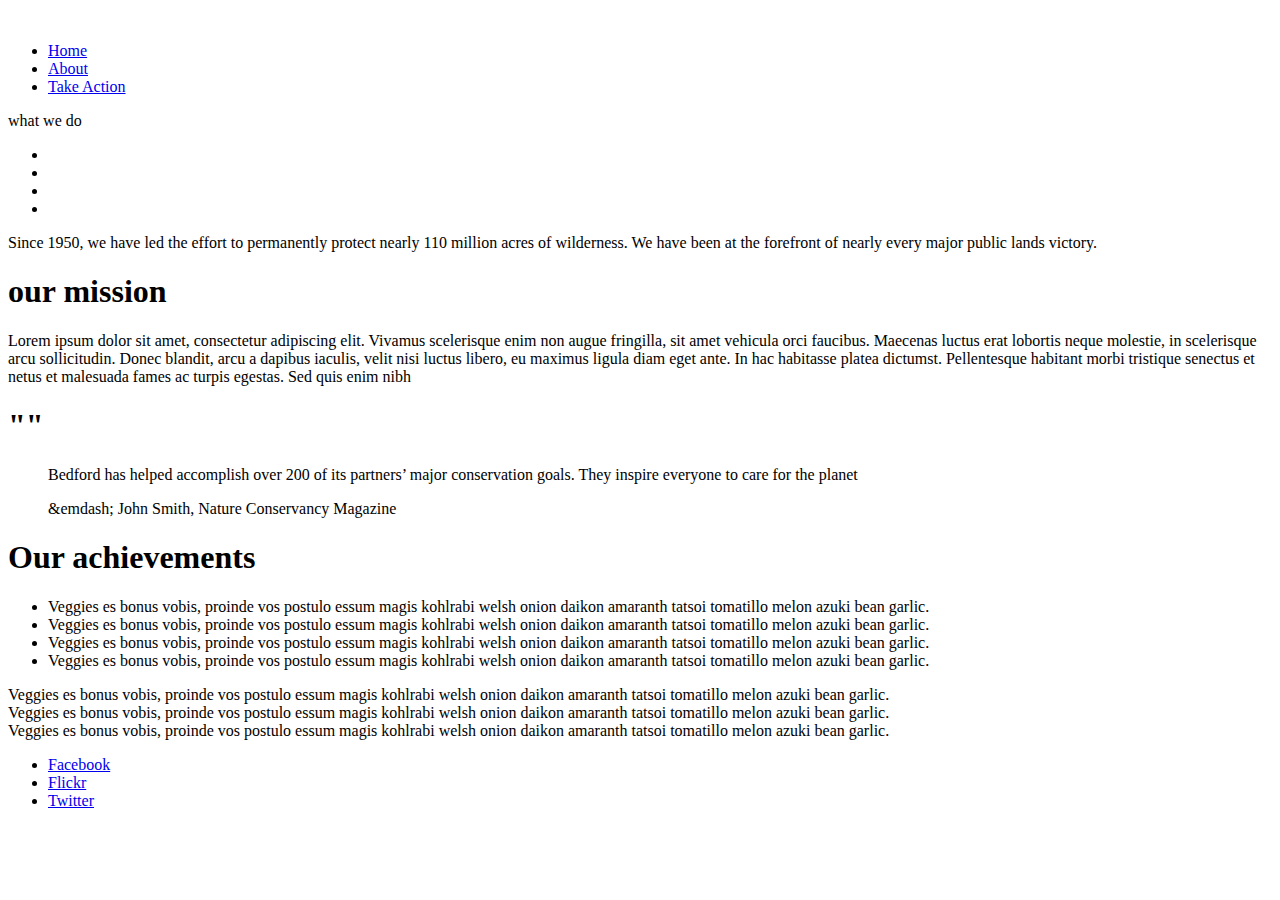
==== index.html @ bf240893 "website 2 html" ====
<!doctype html>
<html>
<head>
<meta charset="UTF-8">
<title>What we Do</title>	
	<link href="https://fonts.googleapis.com/css?family=EB+Garamond:400,400i,500,500i,600,600i,700,700i,800,800i|Open+Sans:400,400i,600,600i,700,700i,800,800i&display=swap" rel="stylesheet">
	<link rel="stylesheet" type="text/css" href="css/normalize.css">
	<link rel="stylesheet" type="text/css" href="css/main.css">
</head>
	
	<div id="bg-image">
	<header class="wrapper">
		<div class="row">
			<div id="logo">
			<img src="img/logo.png" alt="" width="100">
			</div>
				<nav>
					<ul>
						<li><a href="#home">Home</a></li>
						<li><a href="#about">About</a></li>
						<li><a href="#takeaction" id="btn-white">Take Action</a></li>
					</ul>
				</nav>
              </div>
				<p>what we do</p>
		
	</header>
	</div>
	
	<div class="wrapper">
		<div class="row">
			<nav>
				<ul>
					<li><a href="#about"></a></li>
					<li><a href="#whatwedo"></a></li>
					<li><a href="#mission"></a></li>
					<li><a href="#achievements"></a></li>
				</ul>
			</nav>		
			<div>
				<p>Since 1950, we have led the effort to permanently protect nearly 110 million acres of wilderness. We have been at the forefront of nearly every major public lands victory. </p>
			</div>		
		</div>
		<header id="mission">
          <h1>our mission</h1>
          <p>Lorem ipsum dolor sit amet, consectetur adipiscing elit. Vivamus scelerisque enim non augue fringilla, sit amet vehicula orci faucibus. Maecenas luctus erat lobortis neque molestie, in scelerisque arcu sollicitudin. Donec blandit, arcu a dapibus iaculis, velit nisi luctus libero, eu maximus ligula diam eget ante. In hac habitasse platea dictumst. Pellentesque habitant morbi tristique senectus et netus et malesuada fames ac turpis egestas. Sed quis enim nibh</p>
		</header>
		
		<header>
          <h1>""</h1>
          <blockquote>
          <p>Bedford has helped accomplish over 200 of its partners’ major conservation goals. They inspire everyone to care for the planet</p>
			<p>&emdash; John Smith, Nature Conservancy Magazine </p>
          </blockquote>
		</header>
	</div>
	
		<div class="row" id="achievements">
			<div>
              <header>
              <h1>Our achievements</h1>
              </header>
              <ul>
				<li>Veggies es bonus vobis, proinde vos postulo essum magis kohlrabi welsh onion daikon amaranth tatsoi tomatillo melon azuki bean garlic.</li>
				<li>Veggies es bonus vobis, proinde vos postulo essum magis kohlrabi welsh onion daikon amaranth tatsoi tomatillo melon azuki bean garlic.</li>
				<li>Veggies es bonus vobis, proinde vos postulo essum magis kohlrabi welsh onion daikon amaranth tatsoi tomatillo melon azuki bean garlic.</li>
				<li>Veggies es bonus vobis, proinde vos postulo essum magis kohlrabi welsh onion daikon amaranth tatsoi tomatillo melon azuki bean garlic.</li>
              </ul>
			</div>
          </div>
	
        <div class="row">
			<div>
				<li>Veggies es bonus vobis, proinde vos postulo essum magis kohlrabi welsh onion daikon amaranth tatsoi tomatillo melon azuki bean garlic.</li>
				<li>Veggies es bonus vobis, proinde vos postulo essum magis kohlrabi welsh onion daikon amaranth tatsoi tomatillo melon azuki bean garlic.</li>
				<li>Veggies es bonus vobis, proinde vos postulo essum magis kohlrabi welsh onion daikon amaranth tatsoi tomatillo melon azuki bean garlic.</li>
			</div>
        </div>
	
	
	<div id="bg-blue">
		<div class="wrapper">
			<div class="row">
			<ul>
              <li><a href="http://www.facebook.com" target="_blank"><span>Facebook</span></a></li>
              <li><a href="http://www.flickr.com" target="_blank"><span>Flickr</span></a></li>
              <li><a href="http://www.twitter.com" target="_blank"><span>Twitter</span></a></li>
			</ul>
            </div>
		</div>
	</div>
	
	<div id="bg-black">
		<div class="wrapper">
		
		</div>
	</div>
	
	
	

<body>
</body>
</html>
---- css/main.css ----
@charset "UTF-8";
/* CSS Document */
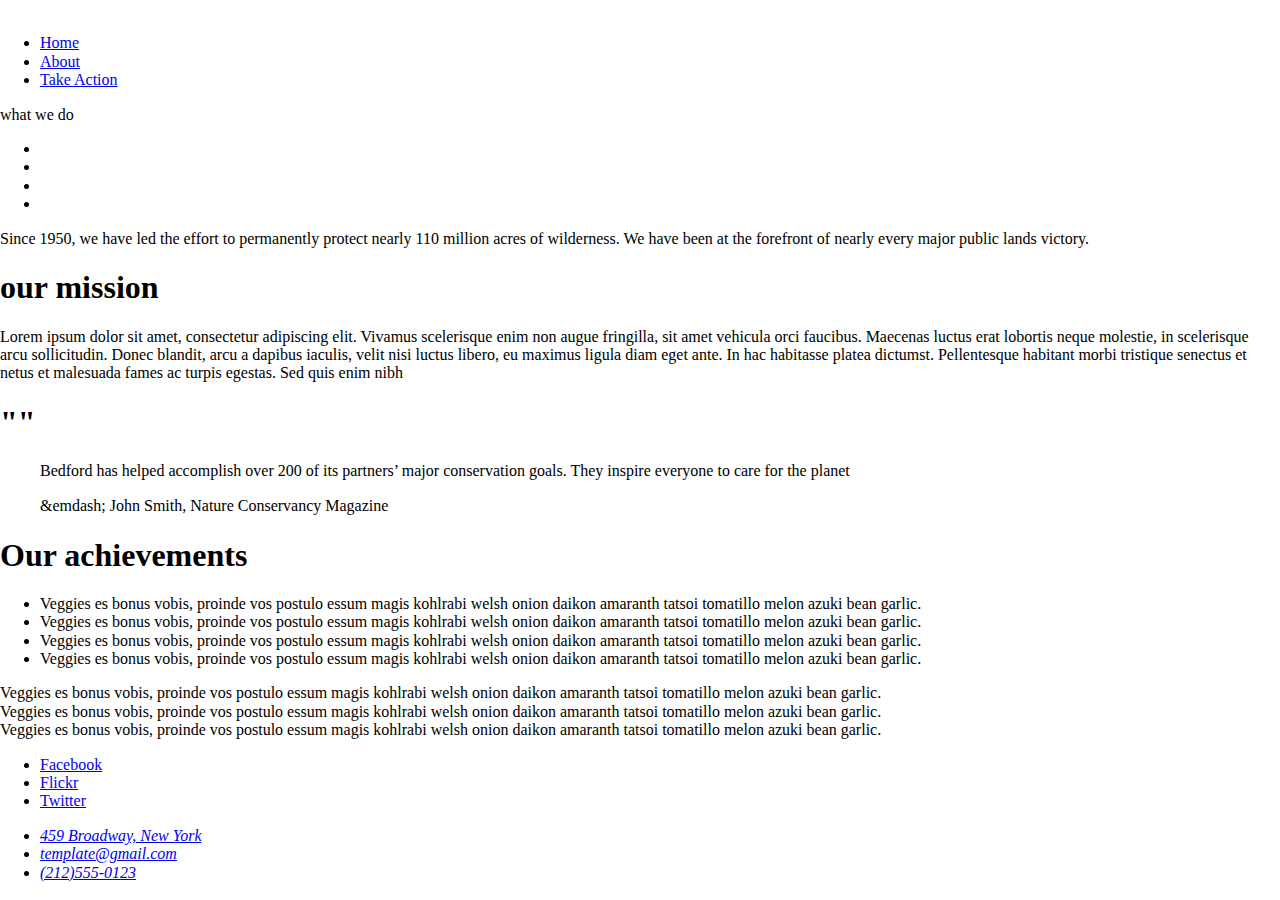
==== commit 247ebe14: "Edited Css and HTML" ====
--- a/index.html
+++ b/index.html
@@ -75,28 +75,31 @@
 				<li>Veggies es bonus vobis, proinde vos postulo essum magis kohlrabi welsh onion daikon amaranth tatsoi tomatillo melon azuki bean garlic.</li>
 				<li>Veggies es bonus vobis, proinde vos postulo essum magis kohlrabi welsh onion daikon amaranth tatsoi tomatillo melon azuki bean garlic.</li>
 			</div>
-        </div>
+          </div>
 	
 	
 	<div id="bg-blue">
 		<div class="wrapper">
 			<div class="row">
 			<ul>
-              <li><a href="http://www.facebook.com" target="_blank"><span>Facebook</span></a></li>
-              <li><a href="http://www.flickr.com" target="_blank"><span>Flickr</span></a></li>
-              <li><a href="http://www.twitter.com" target="_blank"><span>Twitter</span></a></li>
+                <li><a href="http://www.facebook.com" target="_blank"><span>Facebook</span></a></li>
+                <li><a href="http://www.flickr.com" target="_blank"><span>Flickr</span></a></li>
+                <li><a href="http://www.twitter.com" target="_blank"><span>Twitter</span></a></li>
 			</ul>
             </div>
 		</div>
 	</div>
 	
+	
 	<div id="bg-black">
-		<div class="wrapper">
-		
-		</div>
+		<address class="wrapper">
+			<ul>
+				<li><a href="https://www.google.com/maps" target="_blank"> 459 Broadway, New York</a></li>
+				<li><a href="mailto:template@gmail.com">template@gmail.com</a></li>
+				<li><a href="tel:+2125550123">(212)555-0123</a></li>
+			</ul>
+		</address>
 	</div>
-	
-	
 	
 
 <body>
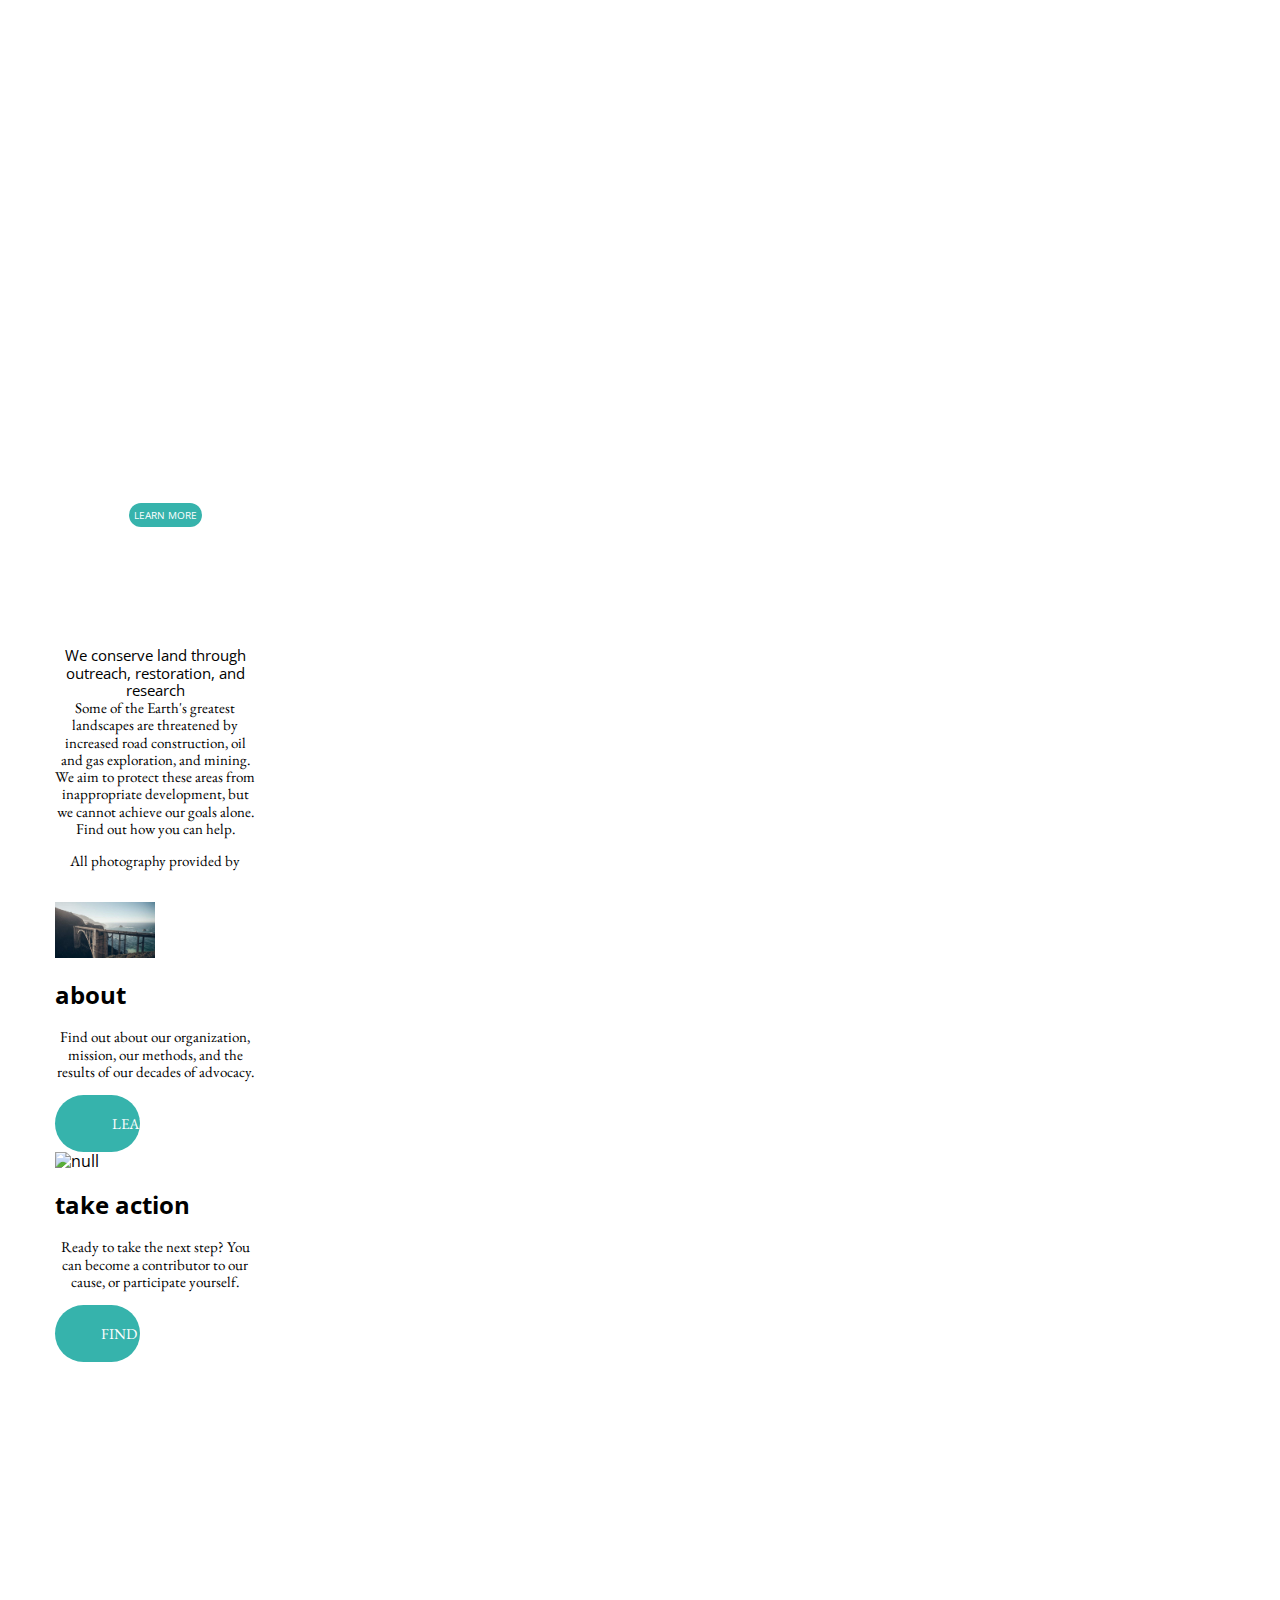
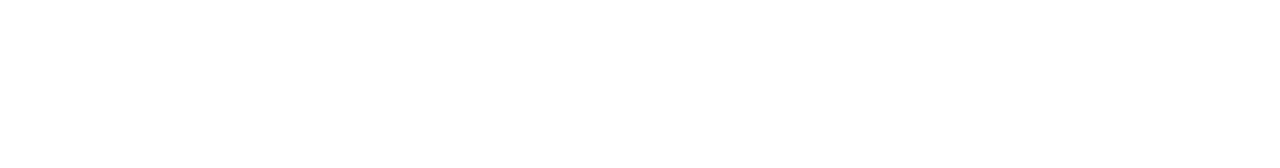
==== commit e1d4081d: "HTML changes" ====
--- a/index.html
+++ b/index.html
@@ -2,96 +2,77 @@
 <html>
 <head>
 <meta charset="UTF-8">
-<title>What we Do</title>	
-	<link href="https://fonts.googleapis.com/css?family=EB+Garamond:400,400i,500,500i,600,600i,700,700i,800,800i|Open+Sans:400,400i,600,600i,700,700i,800,800i&display=swap" rel="stylesheet">
-	<link rel="stylesheet" type="text/css" href="css/normalize.css">
-	<link rel="stylesheet" type="text/css" href="css/main.css">
+<title>bedford foundation home page</title>		
+		<link href="https://fonts.googleapis.com/css?family=EB+Garamond:400,400i,500,500i,600,600i,700,700i,800,800i|Open+Sans:400,400i,600,600i,700,700i,800,800i&display=swap" rel="stylesheet">
+		<link rel="stylesheet" type="text/css" href="css/main.css">
+		<link rel="stylesheet" type="text/css" href="css/normalize.css">
 </head>
-	
+
+<body>
 	<div id="bg-image">
 	<header class="wrapper">
 		<div class="row">
 			<div id="logo">
-			<img src="img/logo.png" alt="" width="100">
+			<img src="img/logo.png" alt="null" width="100">
 			</div>
 				<nav>
 					<ul>
-						<li><a href="#home">Home</a></li>
-						<li><a href="#about">About</a></li>
-						<li><a href="#takeaction" id="btn-white">Take Action</a></li>
+						<li><a href="#index.html">Home</a></li>
+						<li><a href="#about.html">About</a></li>
+						<li><a href="#take-action.html" id="btn-white">Take Action</a></li>
 					</ul>
 				</nav>
               </div>
-				<p>what we do</p>
+				<p><span>sustainability</span><br>starts with you</p>
+	
+				<p><a href="#" class="btn">learn more</a></p>
 		
 	</header>
 	</div>
 	
-	<div class="wrapper">
+	<section class="wrapper">
+			<p><span>We conserve land through outreach, restoration, and research</span><br>Some of the Earth's greatest landscapes are threatened by increased road construction, oil and gas exploration, and mining. We aim to protect these areas from inappropriate development, but we cannot achieve our goals alone. Find out how you can help.</p>
+
+		<p>All photography provided by  <a href="#">Jared Chambers</a></p>
+
 		<div class="row">
-			<nav>
-				<ul>
-					<li><a href="#about"></a></li>
-					<li><a href="#whatwedo"></a></li>
-					<li><a href="#mission"></a></li>
-					<li><a href="#achievements"></a></li>
-				</ul>
-			</nav>		
 			<div>
-				<p>Since 1950, we have led the effort to permanently protect nearly 110 million acres of wilderness. We have been at the forefront of nearly every major public lands victory. </p>
-			</div>		
-		</div>
-		<header id="mission">
-          <h1>our mission</h1>
-          <p>Lorem ipsum dolor sit amet, consectetur adipiscing elit. Vivamus scelerisque enim non augue fringilla, sit amet vehicula orci faucibus. Maecenas luctus erat lobortis neque molestie, in scelerisque arcu sollicitudin. Donec blandit, arcu a dapibus iaculis, velit nisi luctus libero, eu maximus ligula diam eget ante. In hac habitasse platea dictumst. Pellentesque habitant morbi tristique senectus et netus et malesuada fames ac turpis egestas. Sed quis enim nibh</p>
-		</header>
-		
-		<header>
-          <h1>""</h1>
-          <blockquote>
-          <p>Bedford has helped accomplish over 200 of its partners’ major conservation goals. They inspire everyone to care for the planet</p>
-			<p>&emdash; John Smith, Nature Conservancy Magazine </p>
-          </blockquote>
-		</header>
+			<img src="img/about.jpeg" alt="null" width="100">
+				<!--I am confused on whether "about" and "take action" are some sort of header or not. If not, how would I differentiate them for styling purposes, or would I just target 2 paragraph tags?-->
+                  <h2>about</h2>
+
+                  <p>Find out about our organization, mission, our methods, and the results of our decades of advocacy.</p>	
+			<div class="btn">
+				<p>learn more</p>
+			</div>
+        </div>
+			
+			<img src="img/take-action.jpeg" alt="null" width="100">
+
+				<h2>take action</h2>
+                  <p>Ready to take the next step? You can become a contributor to our cause, or participate yourself.</p>
+			
+			
+			<div class="btn">
+				<p>find out more</p>
+			</div>
+			</div>
+		</section>	
+
+	
+	<div class="bg-blue">
+      <div class="wrapper">
+          <div class="row">
+              <ul>
+                <li><a href="http://www.facebook.com" target="_blank"><span>Facebook</span></a></li>
+                <li><a href="http://www.twitter.com" target="_blank"><span>Twitter</span></a></li>
+              </ul>
+          </div>
+      </div>	
 	</div>
 	
-		<div class="row" id="achievements">
-			<div>
-              <header>
-              <h1>Our achievements</h1>
-              </header>
-              <ul>
-				<li>Veggies es bonus vobis, proinde vos postulo essum magis kohlrabi welsh onion daikon amaranth tatsoi tomatillo melon azuki bean garlic.</li>
-				<li>Veggies es bonus vobis, proinde vos postulo essum magis kohlrabi welsh onion daikon amaranth tatsoi tomatillo melon azuki bean garlic.</li>
-				<li>Veggies es bonus vobis, proinde vos postulo essum magis kohlrabi welsh onion daikon amaranth tatsoi tomatillo melon azuki bean garlic.</li>
-				<li>Veggies es bonus vobis, proinde vos postulo essum magis kohlrabi welsh onion daikon amaranth tatsoi tomatillo melon azuki bean garlic.</li>
-              </ul>
-			</div>
-          </div>
-	
-        <div class="row">
-			<div>
-				<li>Veggies es bonus vobis, proinde vos postulo essum magis kohlrabi welsh onion daikon amaranth tatsoi tomatillo melon azuki bean garlic.</li>
-				<li>Veggies es bonus vobis, proinde vos postulo essum magis kohlrabi welsh onion daikon amaranth tatsoi tomatillo melon azuki bean garlic.</li>
-				<li>Veggies es bonus vobis, proinde vos postulo essum magis kohlrabi welsh onion daikon amaranth tatsoi tomatillo melon azuki bean garlic.</li>
-			</div>
-          </div>
-	
-	
-	<div id="bg-blue">
-		<div class="wrapper">
-			<div class="row">
-			<ul>
-                <li><a href="http://www.facebook.com" target="_blank"><span>Facebook</span></a></li>
-                <li><a href="http://www.flickr.com" target="_blank"><span>Flickr</span></a></li>
-                <li><a href="http://www.twitter.com" target="_blank"><span>Twitter</span></a></li>
-			</ul>
-            </div>
-		</div>
-	</div>
-	
-	
-	<div id="bg-black">
+	<div class="bg-black">
+		<footer>
 		<address class="wrapper">
 			<ul>
 				<li><a href="https://www.google.com/maps" target="_blank"> 459 Broadway, New York</a></li>
@@ -99,9 +80,8 @@
 				<li><a href="tel:+2125550123">(212)555-0123</a></li>
 			</ul>
 		</address>
-	</div>
+		</footer>
+		</div> 
 	
-
-<body>
 </body>
 </html>
--- a/css/main.css
+++ b/css/main.css
@@ -1,3 +1,193 @@
 @charset "UTF-8";
 /* CSS Document */
 
+/*--------------------------------------------------------------
+>>> CSS STANDARDS
+----------------------------------------------------------------
+1. Place in appropriate section
+2. Add new sections to the Table of Contents as needed
+3. Order properties consistently inside each declaration i.e. alphabetically or by function 
+4. Declaration selectors should each occupy a new line
+5. Enter one new line between rules
+6. Enter more than one new line between categories 
+--------------------------------------------------------------*/
+
+/*--------------------------------------------------------------
+>>> TABLE OF CONTENTS:
+----------------------------------------------------------------
+1.0 - Settings: used with preprocessors and contain font, colors definitions, etc.
+2.0 - Tools: globally used mixins and functions. Use for preprocessor only.
+3.0 - Generic: reset and/or normalize styles, box-sizing definition, etc. 
+4.0 - Elements: styling for bare/generic HTML elements 
+        - Forms
+        - Lists
+        - Media
+        - Tables
+        - Typography: Headings, Paragraphs, Blockquotes, Anchors
+5.0 - Objects: class-based selectors which define undecorated design patterns, building blocks
+        - Framework
+6.0 - Components: specific designed components
+        - Buttons
+        - Header
+        - Navigation 
+7.0 - Utilities: utilities and helper classes with ability to override anything which goes before in the triangle, eg. hide helper class
+        - Alignment	    
+        - Color
+        - Size
+
+--------------------------------------------------------------*/
+
+/*--------------------------------------------------------------
+3.0 - GENERIC
+-------------------------------------------------------------- */
+
+* {
+	-webkit-boxsizing: border-box;
+	-moz-boxsizing: border-box;
+	-o-boxsizing: border-box;
+	-ms-boxsizing: border-box;
+	boxsizing: border-box;
+	font-family: 'Open Sans', sans-serif;
+}
+
+row {
+	overflow: auto;
+}
+
+#bg-about {
+   background-color: #cccccc;
+   background-image: url("../img/hero.jpeg");
+   background-repeat: no-repeat;
+   background-size: cover; 
+}
+
+nav li a {
+	display: inline-block;
+	text-transform: uppercase;
+	color: #fff;
+	text-decoration: none;
+	margin-left: 20px;
+}
+
+nav li { 
+	display: inline-block;
+}
+
+.wrapper {
+	width: 1170px;
+	margin: 0 auto;
+	padding: 50px;
+}
+
+nav:first-child li a {
+	margin-left: 30px;
+}
+
+nav:first-child a {
+	text-align: right;
+	font-size: 13px;
+}
+
+nav:last-child a {
+	text-align: center;
+	font-size: 13px;
+}
+
+nav li:last-child {
+	border: 1px solid #fff;
+	padding: 5px;
+	border-radius: 15px;
+}
+
+#logo {
+	width: 200px;
+	float: left;
+}
+
+nav {
+	width: 350px;
+	float: right;
+}
+
+ul {
+    list-style-type: none;
+}
+
+header p {
+	text-align: center;
+	color: #fff;
+}
+
+header p {
+	margin: 100px 0px 0px;
+}
+
+header p, .btn {
+	text-transform: uppercase;
+}
+
+header p:first-of-type {
+	font-size: 75px;
+}
+
+header p span {
+	font-family: 'EB Garamond', serif;
+	font-size: 30px;
+	font-style: italic;
+	font-weight: 700px;
+	text-transform: lowercase;
+}
+
+.btn, li {
+	text-transform: uppercase;
+	color: #fff;
+}
+
+header p:last-child {
+	margin: 10px;
+}
+
+.btn {
+	font-size: 10px;
+	text-decoration: none;
+	background-color: #36b3ac;
+	padding: 5px;
+	border-radius: 30px;
+	width: 75px;
+}
+
+.wrapper p {	
+	font-family: 'EB Garamond', serif;
+	font-size: 15px;
+	text-align: center;
+	width: 200px;
+}
+
+
+
+#bg-blue {
+	background-color: #36b3ac;
+}
+
+#bg-black {
+	background-color: #000;
+}
+
+a {
+	text-decoration: none;
+	color: white;
+}
+
+#bridge {
+	background-color: blue;
+	background-image: url("../img/about.jpg");
+	background-repeat: no-repeat;
+	background-size: cover; 
+	
+	
+#waterfall-img {
+	background-color: blue;
+	background-image: url("../img/take-action.jpg");
+	background-repeat: no-repeat;
+	background-size: cover; 
+}
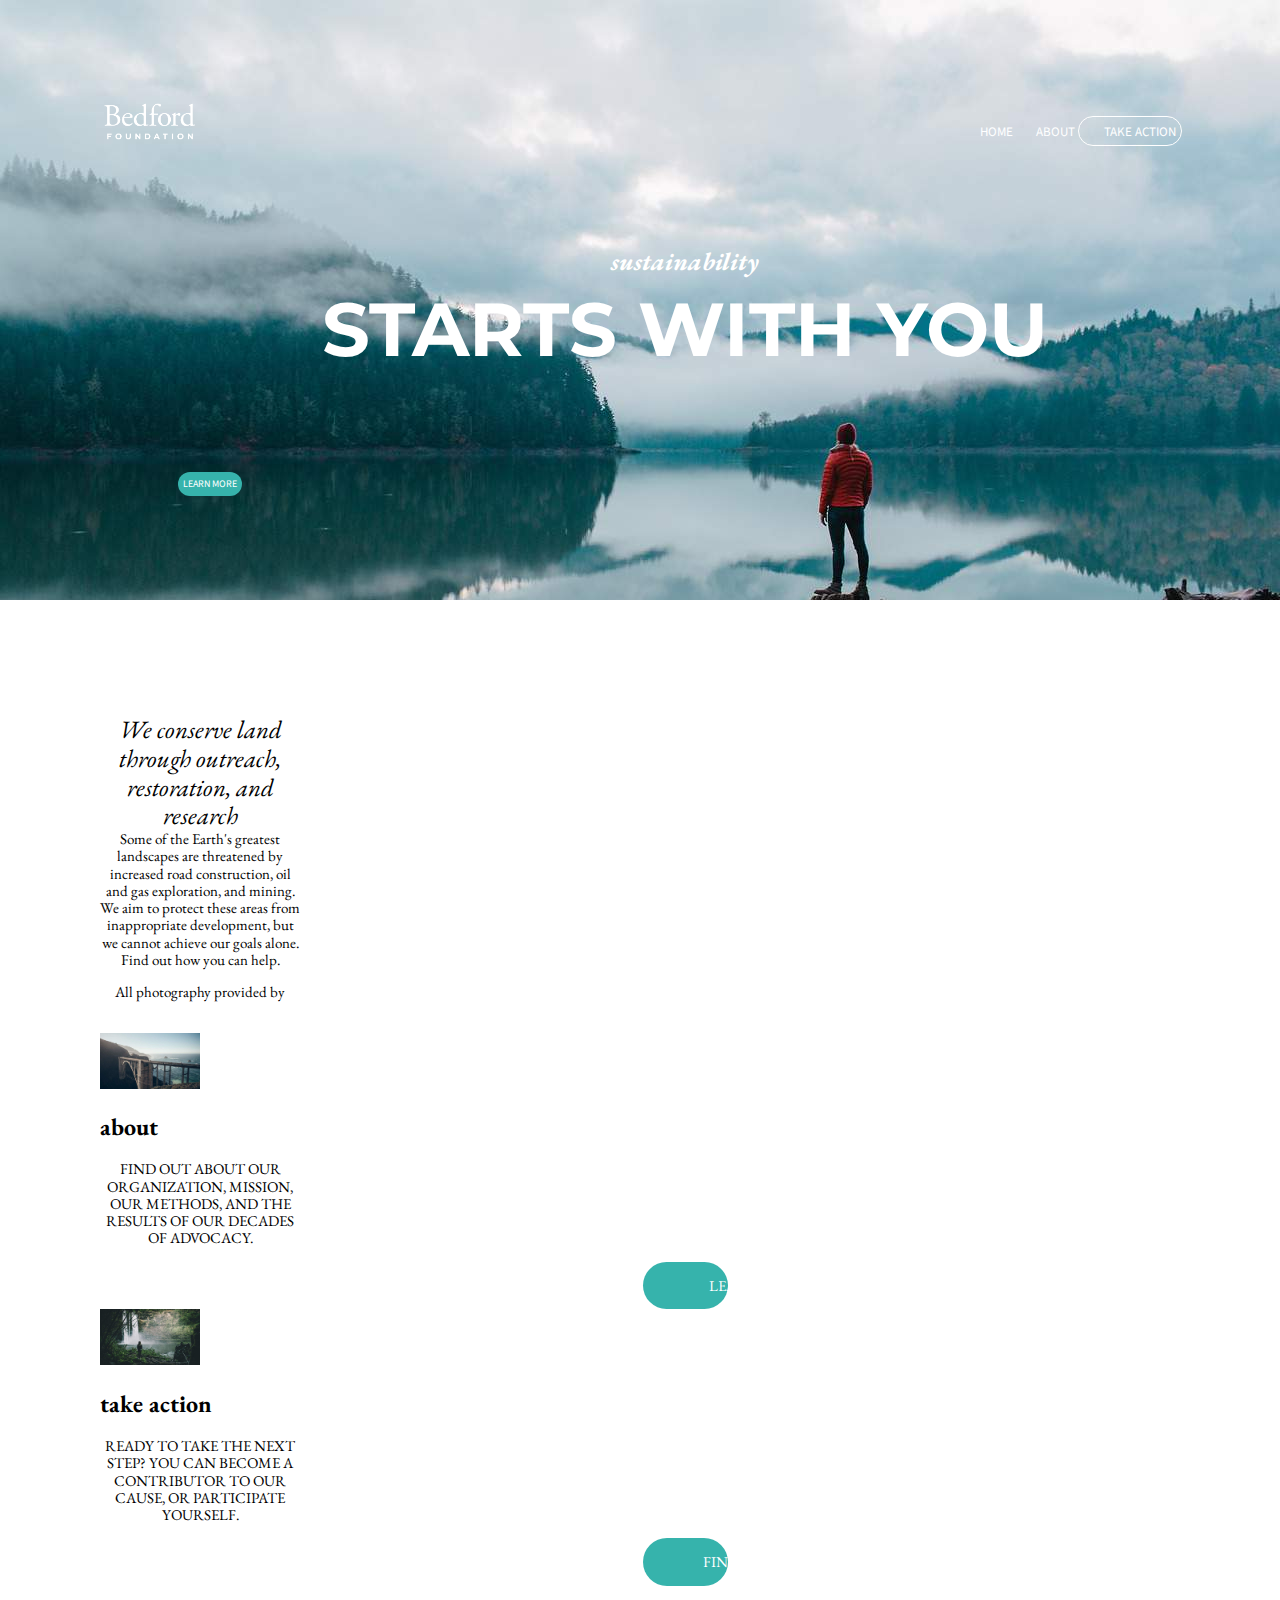
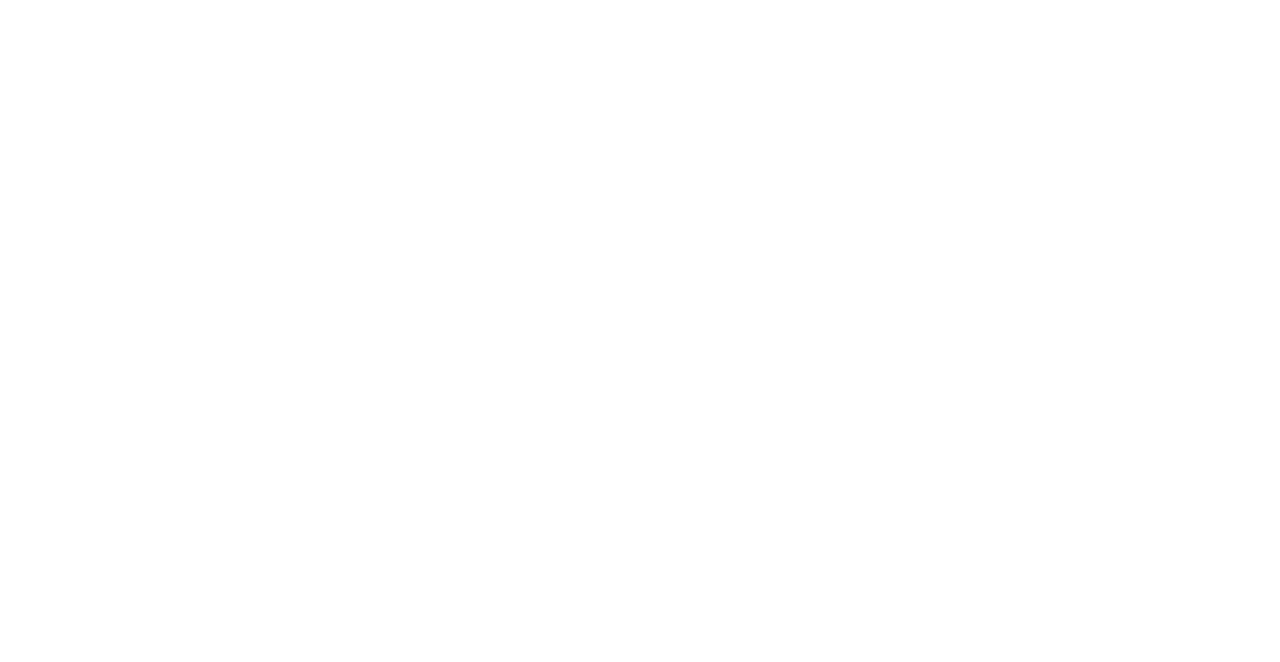
==== commit 5ed50004: "HTML and CSS editing" ====
--- a/index.html
+++ b/index.html
@@ -3,61 +3,61 @@
 <head>
 <meta charset="UTF-8">
 <title>bedford foundation home page</title>		
-		<link href="https://fonts.googleapis.com/css?family=EB+Garamond:400,400i,500,500i,600,600i,700,700i,800,800i|Open+Sans:400,400i,600,600i,700,700i,800,800i&display=swap" rel="stylesheet">
+		<link href="https://fonts.googleapis.com/css?family=EB+Garamond|Montserrat|Source+Sans+Pro&display=swap" rel="stylesheet">
+		<link rel="stylesheet" type="text/css" href="css/normalize.css">
 		<link rel="stylesheet" type="text/css" href="css/main.css">
-		<link rel="stylesheet" type="text/css" href="css/normalize.css">
+	
 </head>
 
 <body>
-	<div id="bg-image">
+	
+	<div id="home-image">
 	<header class="wrapper">
 		<div class="row">
 			<div id="logo">
-			<img src="img/logo.png" alt="null" width="100">
+			<img src="img/logo.png" alt="bedford foundation logo" width="100">
 			</div>
 				<nav>
 					<ul>
-						<li><a href="#index.html">Home</a></li>
-						<li><a href="#about.html">About</a></li>
-						<li><a href="#take-action.html" id="btn-white">Take Action</a></li>
+						<li><a href="#">Home</a></li>
+						<li><a href="about.html">About</a></li>
+						<li><a href="take-action.html">Take Action</a></li>
 					</ul>
 				</nav>
               </div>
-				<p><span>sustainability</span><br>starts with you</p>
+				<h1><span>sustainability</span><br>starts with you</h1>
 	
-				<p><a href="#" class="btn">learn more</a></p>
+				<p><a href="about.html" class="btn">learn more</a></p>
 		
 	</header>
 	</div>
 	
-	<section class="wrapper">
+	<div class="wrapper">
 			<p><span>We conserve land through outreach, restoration, and research</span><br>Some of the Earth's greatest landscapes are threatened by increased road construction, oil and gas exploration, and mining. We aim to protect these areas from inappropriate development, but we cannot achieve our goals alone. Find out how you can help.</p>
 
-		<p>All photography provided by  <a href="#">Jared Chambers</a></p>
+		<p>All photography provided by  <a href="http://www.google.com">Jared Chambers</a></p>
 
-		<div class="row">
-			<div>
-			<img src="img/about.jpeg" alt="null" width="100">
-				<!--I am confused on whether "about" and "take action" are some sort of header or not. If not, how would I differentiate them for styling purposes, or would I just target 2 paragraph tags?-->
-                  <h2>about</h2>
+		<div class="row">	
+			<header>
+              <img src="img/about.jpeg" alt="null" width="100">
 
-                  <p>Find out about our organization, mission, our methods, and the results of our decades of advocacy.</p>	
-			<div class="btn">
-				<p>learn more</p>
+                    <h2>about</h2>
+
+                    <p>Find out about our organization, mission, our methods, and the results of our decades of advocacy.</p>	
+              <div class="btn">
+				  <p><a href="about.html">learn more</a></p>
+              </div>
+        	</header>
+			<header id="right">
+                <img src="img/take-action.jpg" alt="null" width="100">
+                    <h2>take action</h2>
+                      <p>Ready to take the next step? You can become a contributor to our cause, or participate yourself.</p>	
+                <div class="btn">
+					<p><a href="take-action.html">find out how</a></p>
+                </div>
+			</header>
 			</div>
-        </div>
-			
-			<img src="img/take-action.jpeg" alt="null" width="100">
-
-				<h2>take action</h2>
-                  <p>Ready to take the next step? You can become a contributor to our cause, or participate yourself.</p>
-			
-			
-			<div class="btn">
-				<p>find out more</p>
-			</div>
-			</div>
-		</section>	
+		</div>	
 
 	
 	<div class="bg-blue">
--- a/css/main.css
+++ b/css/main.css
@@ -47,14 +47,14 @@
 	-o-boxsizing: border-box;
 	-ms-boxsizing: border-box;
 	boxsizing: border-box;
-	font-family: 'Open Sans', sans-serif;
+	font-family: 'EB Garamond', serif;
 }
 
 row {
 	overflow: auto;
 }
 
-#bg-about {
+#home-image {
    background-color: #cccccc;
    background-image: url("../img/hero.jpeg");
    background-repeat: no-repeat;
@@ -76,8 +76,13 @@
 .wrapper {
 	width: 1170px;
 	margin: 0 auto;
-	padding: 50px;
-}
+	padding: 100px;
+}
+
+.wrapper, .btn {
+	margin: 0 auto;
+}
+
 
 nav:first-child li a {
 	margin-left: 30px;
@@ -103,7 +108,7 @@
 	width: 200px;
 	float: left;
 }
-
+          
 nav {
 	width: 350px;
 	float: right;
@@ -113,22 +118,33 @@
     list-style-type: none;
 }
 
-header p {
-	text-align: center;
+.btn, li a, h1 {
 	color: #fff;
 }
 
-header p {
-	margin: 100px 0px 0px;
+.wrapper:first-child h1 {
+	color: #fff;
+}
+
+.wrapper:first-child h1 {
+	margin: 100px;
+	font-size: 75px;
+}
+
+
+
+h1 {
+	text-transform: uppercase;
+}
+
+h1 span {
+	text-transform: lowercase;
 }
 
 header p, .btn {
 	text-transform: uppercase;
 }
 
-header p:first-of-type {
-	font-size: 75px;
-}
 
 header p span {
 	font-family: 'EB Garamond', serif;
@@ -138,9 +154,9 @@
 	text-transform: lowercase;
 }
 
-.btn, li {
-	text-transform: uppercase;
-	color: #fff;
+.btn, li a {
+	text-transform: uppercase;
+	font-family: 'Source Sans Pro', sans-serif;	
 }
 
 header p:last-child {
@@ -157,20 +173,27 @@
 }
 
 .wrapper p {	
-	font-family: 'EB Garamond', serif;
 	font-size: 15px;
 	text-align: center;
 	width: 200px;
 }
 
 
-
 #bg-blue {
 	background-color: #36b3ac;
 }
 
 #bg-black {
 	background-color: #000;
+}
+
+h1 {
+	font-family: 'Montserrat', sans-serif;
+	font-style: bold;
+}
+
+h1, .btn {
+	text-align: center;
 }
 
 a {
@@ -180,14 +203,12 @@
 
 #bridge {
 	background-color: blue;
-	background-image: url("../img/about.jpg");
+	background-image: url("../img/about.jpeg");
 	background-repeat: no-repeat;
 	background-size: cover; 
-	
-	
-#waterfall-img {
-	background-color: blue;
-	background-image: url("../img/take-action.jpg");
-	background-repeat: no-repeat;
-	background-size: cover; 
-}
+}
+
+span:first-of-type {
+	font-size: 25px;
+	font-style: italic;
+}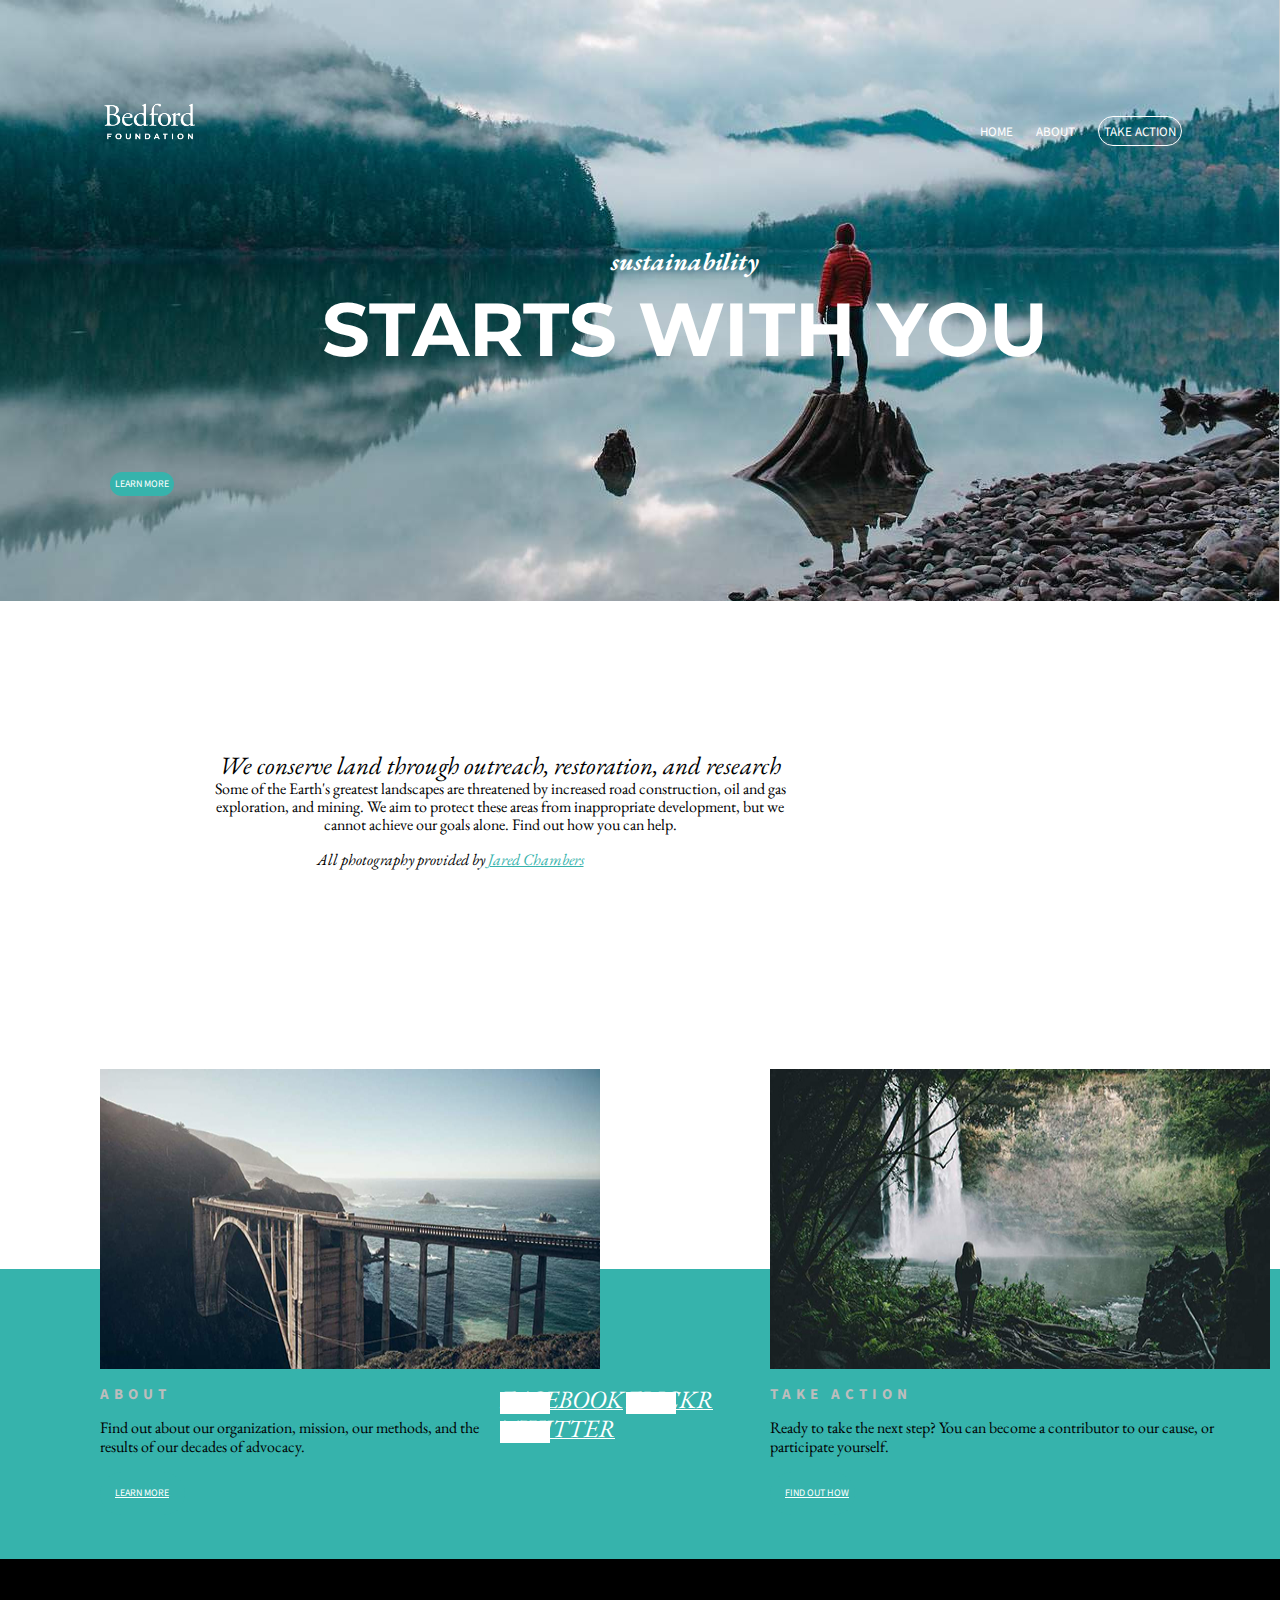
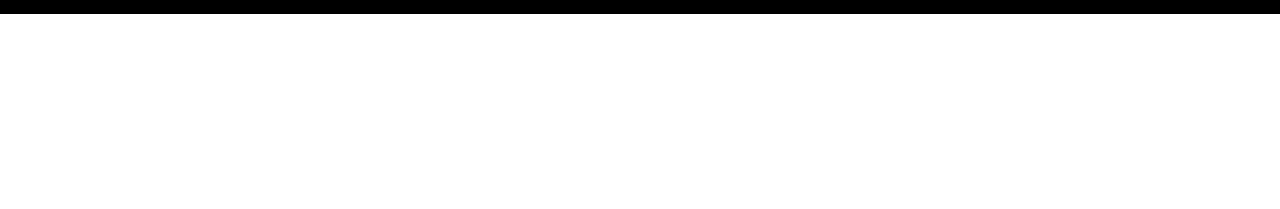
==== commit 970c0e33: "Added CSS mess" ====
--- a/index.html
+++ b/index.html
@@ -33,12 +33,13 @@
 	</div>
 	
 	<div class="wrapper">
+		<div>
 			<p><span>We conserve land through outreach, restoration, and research</span><br>Some of the Earth's greatest landscapes are threatened by increased road construction, oil and gas exploration, and mining. We aim to protect these areas from inappropriate development, but we cannot achieve our goals alone. Find out how you can help.</p>
-
+		
 		<p>All photography provided by  <a href="http://www.google.com">Jared Chambers</a></p>
-
+		</div>
 		<div class="row">	
-			<header>
+			<header id="left">
               <img src="img/about.jpeg" alt="null" width="100">
 
                     <h2>about</h2>
@@ -65,6 +66,7 @@
           <div class="row">
               <ul>
                 <li><a href="http://www.facebook.com" target="_blank"><span>Facebook</span></a></li>
+				 <li><a href="http://www.flickr.com" target="_blank"><span>Flickr</span></a></li>
                 <li><a href="http://www.twitter.com" target="_blank"><span>Twitter</span></a></li>
               </ul>
           </div>
--- a/css/main.css
+++ b/css/main.css
@@ -59,19 +59,24 @@
    background-image: url("../img/hero.jpeg");
    background-repeat: no-repeat;
    background-size: cover; 
+   background-position: -1px -200px;
 }
 
 nav li a {
 	display: inline-block;
 	text-transform: uppercase;
 	color: #fff;
-	text-decoration: none;
+	text-decoration: none;	
+}
+
+header li {
 	margin-left: 20px;
 }
 
-nav li { 
+li {
 	display: inline-block;
 }
+
 
 .wrapper {
 	width: 1170px;
@@ -79,9 +84,6 @@
 	padding: 100px;
 }
 
-.wrapper, .btn {
-	margin: 0 auto;
-}
 
 
 nav:first-child li a {
@@ -118,11 +120,7 @@
     list-style-type: none;
 }
 
-.btn, li a, h1 {
-	color: #fff;
-}
-
-.wrapper:first-child h1 {
+.btn, li a, h1, .wrapper:first-child h1  {
 	color: #fff;
 }
 
@@ -133,15 +131,22 @@
 
 
 
-h1 {
+h1, h2 {
 	text-transform: uppercase;
+}
+
+h2 {
+	font-family: 'Source Sans Pro', sans-serif;	
+	font-size: 15px;
+	color: #bdbdbd;
+	letter-spacing: 5px;
 }
 
 h1 span {
 	text-transform: lowercase;
 }
 
-header p, .btn {
+.btn {
 	text-transform: uppercase;
 }
 
@@ -161,6 +166,11 @@
 
 header p:last-child {
 	margin: 10px;
+}
+
+.wrapper:nth-child(2) header a {
+	font-family: 'Source Sans Pro', sans-serif;	
+	color: #fff;
 }
 
 .btn {
@@ -172,12 +182,31 @@
 	width: 75px;
 }
 
-.wrapper p {	
-	font-size: 15px;
+.wrapper:nth-child(2) div:first-child {	
+	width: 500px;
+	margin: 50px 100px 200px;
+}
+
+.wrapper:nth-child(2) div:first-of-type p:first-child {
+	width: 600px;
+}
+
+.wrapper:nth-child(2) span {
+	width: 800px;
+}
+
+.wrapper:nth-child(2) div:first-child {
 	text-align: center;
-	width: 200px;
-}
-
+}
+
+.wrapper:nth-child(2) a {
+	color: #36b3ac;
+}
+
+
+.wrapper:nth-child(2) p:nth-child(2) {
+	font-style: italic;
+}
 
 #bg-blue {
 	background-color: #36b3ac;
@@ -192,23 +221,106 @@
 	font-style: bold;
 }
 
-h1, .btn {
+h1, wrapper:first-child header:first-child p {
 	text-align: center;
 }
+
+wrapper:nth-child(2) 
 
 a {
 	text-decoration: none;
 	color: white;
 }
 
-#bridge {
-	background-color: blue;
-	background-image: url("../img/about.jpeg");
-	background-repeat: no-repeat;
-	background-size: cover; 
-}
-
 span:first-of-type {
 	font-size: 25px;
 	font-style: italic;
+}
+
+.bg-blue {
+	background-color: #36b3ac;
+}
+
+.bg-black {
+	background-color: #000;
+}
+
+.wrapper:nth-child(2) #btn {
+	font-size: 10px;
+}
+
+.bg-blue ul a {
+	width: 20px;
+	height: 20px;
+}
+
+.bg-blue li:first-child a {
+	background: url("../img/facebook-sprite.png") no-repeat 0 0;
+}
+
+.bg-blue li:nth-child(2) a {
+	background: url("../img/flickr-sprite.png") no-repeat 0 0;
+}
+
+.bg-blue li:last-child a {
+	background: url("../img/twitter-sprite.png") no-repeat 0 0;
+}
+
+bg-blue li a:hover {
+	background-position: 0 -20px;
+}
+
+
+#bg-action {
+   background-color: #cccccc;
+   background-image: url("../img/take-action.jpg");
+   background-repeat: no-repeat;
+   background-size: cover; 
+}
+
+#bg-about {
+   background-color: #cccccc;
+   background-image: url("../img/about.jpg");
+   background-repeat: no-repeat;
+   background-size: cover; 
+}
+
+ .col:first-child, #left {
+	float: left;
+	
+}
+
+.col:first-child {
+	width: 170px;
+}
+
+#left, #right {
+	width: 400px;
+}
+
+#left img, #right img {
+	width: 500px;
+	height: 300px;
+}
+
+.wrapper:nth-child(2) {
+	margin-bottom: 100px;
+}
+
+.col nav li a {
+	display: block;
+	color: #000;
+}
+
+.col:last-child, #right {
+	float: right;
+	width: 500px;
+}
+
+#bg-blue {
+	margin-top: 100px;
+}
+
+footer {
+	height: 55px;
 }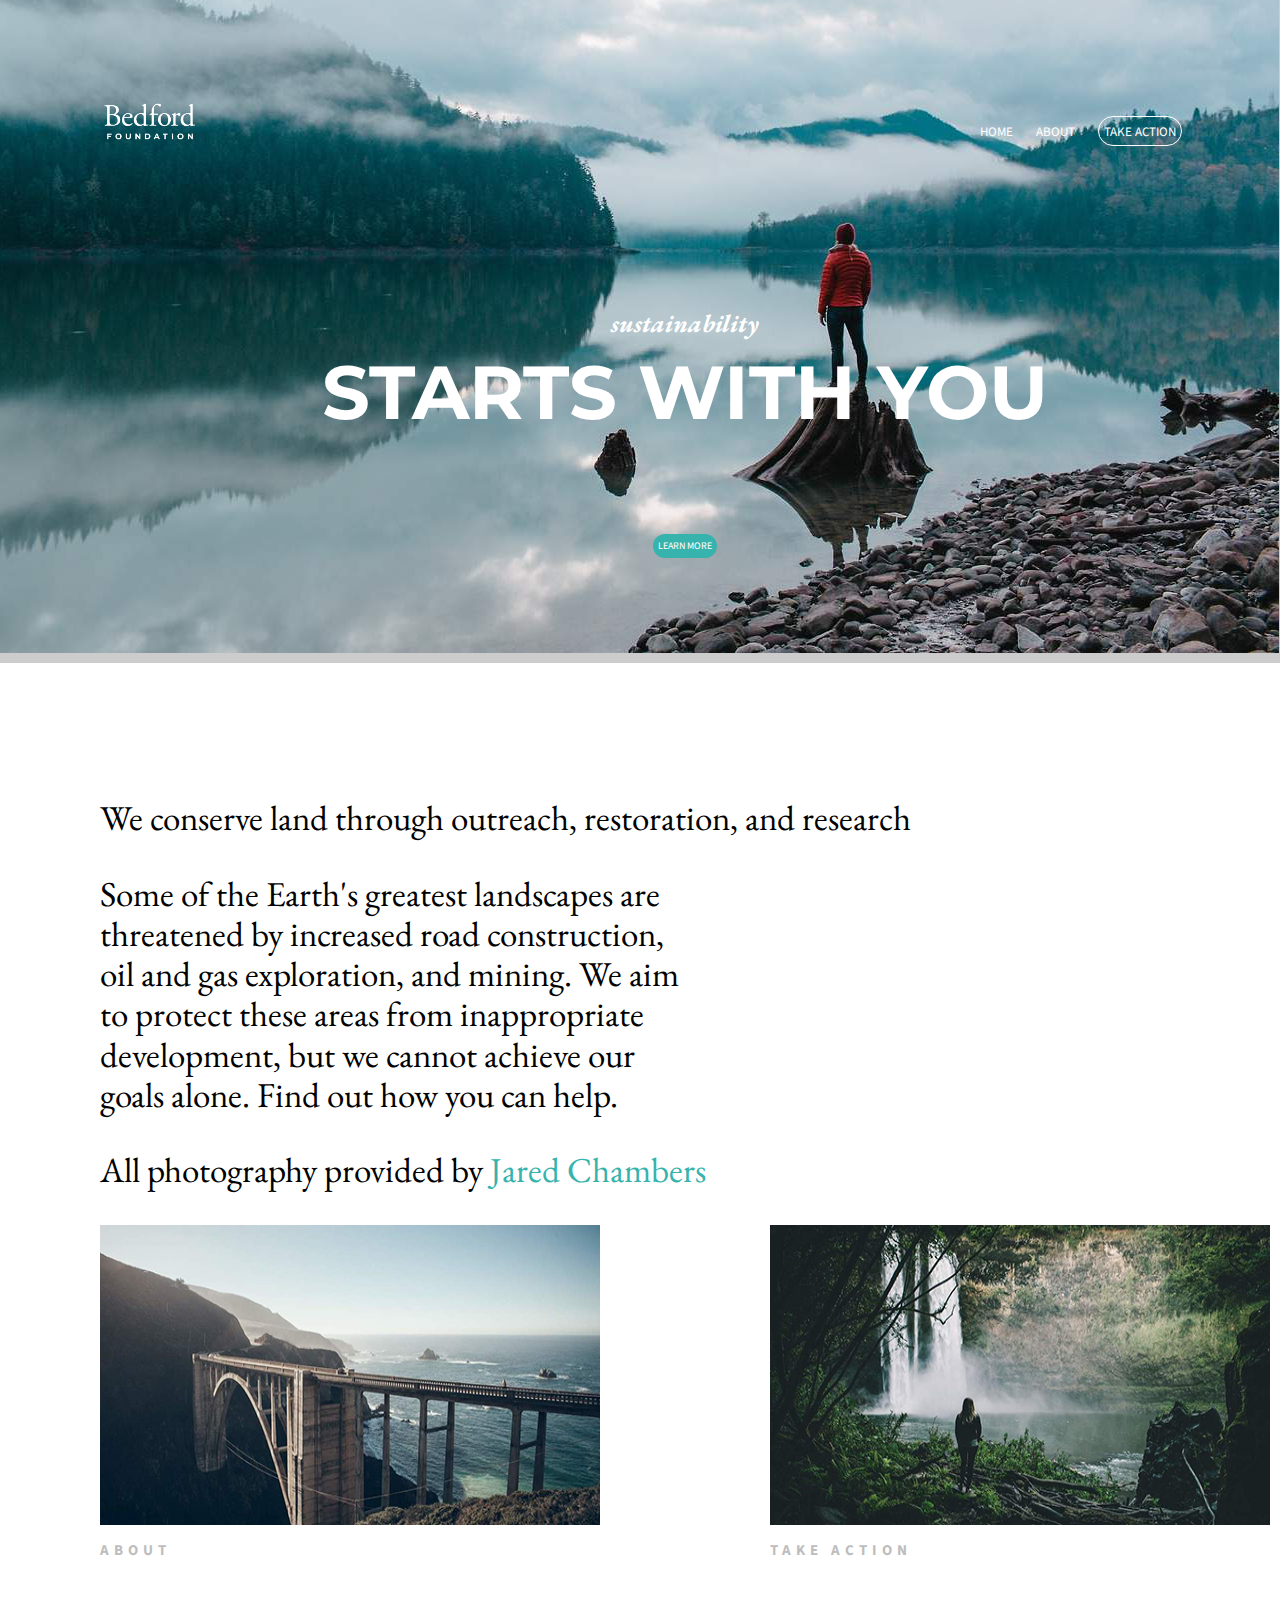
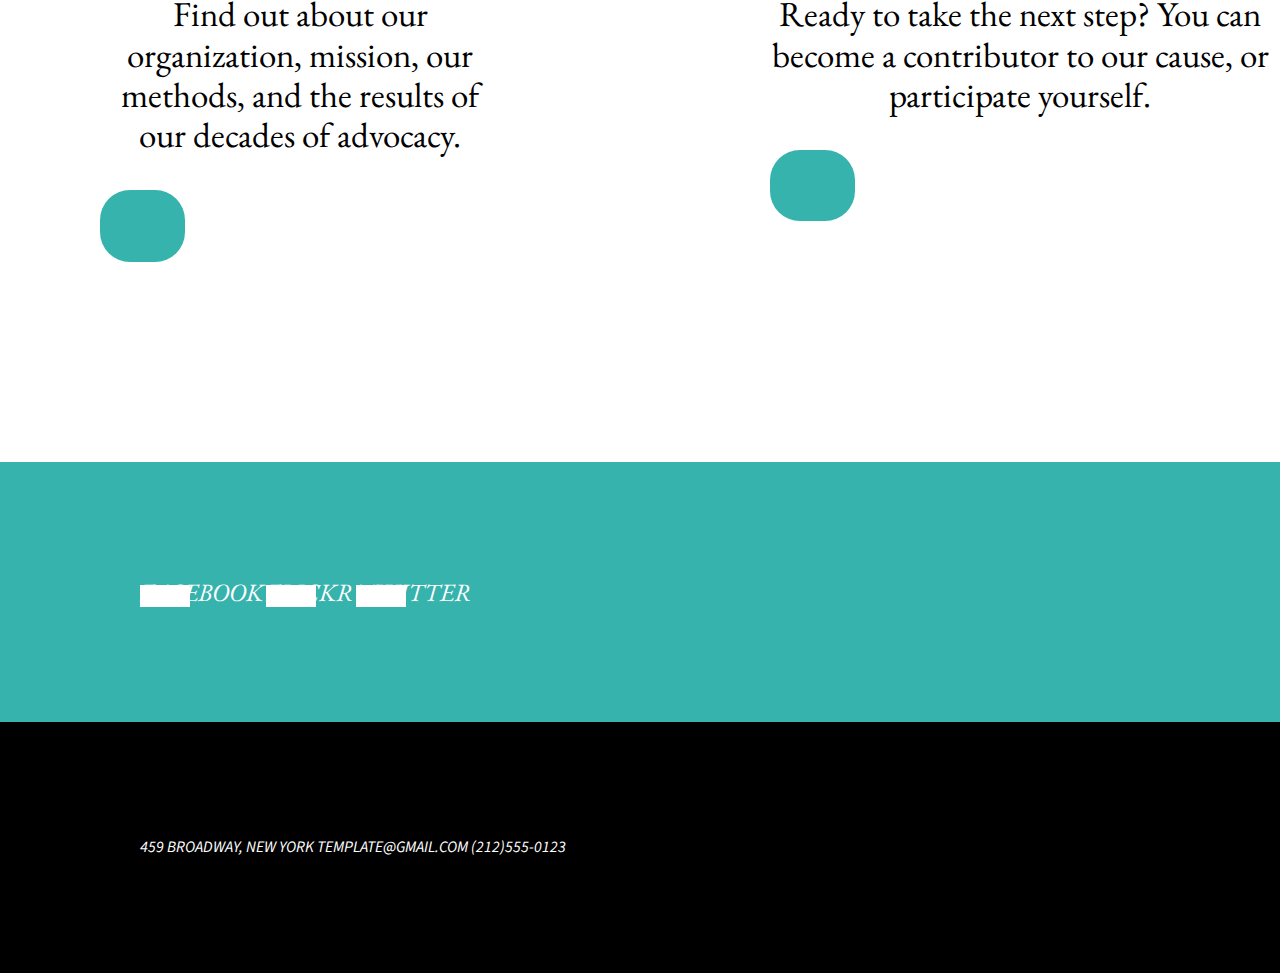
==== commit fc774c0e: "Edited CSS and HTML" ====
--- a/index.html
+++ b/index.html
@@ -32,12 +32,15 @@
 	</header>
 	</div>
 	
-	<div class="wrapper">
+	<section class="wrapper">
+			<p>We conserve land through outreach, restoration, and research</p>
+		<div>	
+			<p>Some of the Earth's greatest landscapes are threatened by increased road construction, oil and gas exploration, and mining. We aim to protect these areas from inappropriate development, but we cannot achieve our goals alone. Find out how you can help.</p>
+	   </div>
 		<div>
-			<p><span>We conserve land through outreach, restoration, and research</span><br>Some of the Earth's greatest landscapes are threatened by increased road construction, oil and gas exploration, and mining. We aim to protect these areas from inappropriate development, but we cannot achieve our goals alone. Find out how you can help.</p>
+          <p>All photography provided by  <a href="http://www.google.com">Jared Chambers</a></p>
+		</div>
 		
-		<p>All photography provided by  <a href="http://www.google.com">Jared Chambers</a></p>
-		</div>
 		<div class="row">	
 			<header id="left">
               <img src="img/about.jpeg" alt="null" width="100">
@@ -58,9 +61,9 @@
                 </div>
 			</header>
 			</div>
-		</div>	
+		</section>	
 
-	
+	<footer>
 	<div class="bg-blue">
       <div class="wrapper">
           <div class="row">
@@ -74,7 +77,7 @@
 	</div>
 	
 	<div class="bg-black">
-		<footer>
+		
 		<address class="wrapper">
 			<ul>
 				<li><a href="https://www.google.com/maps" target="_blank"> 459 Broadway, New York</a></li>
@@ -82,8 +85,8 @@
 				<li><a href="tel:+2125550123">(212)555-0123</a></li>
 			</ul>
 		</address>
-		</footer>
 		</div> 
+	</footer>
 	
 </body>
 </html>
--- a/css/main.css
+++ b/css/main.css
@@ -50,7 +50,7 @@
 	font-family: 'EB Garamond', serif;
 }
 
-row {
+.row {
 	overflow: auto;
 }
 
@@ -84,7 +84,9 @@
 	padding: 100px;
 }
 
-
+a {
+	text-decoration: none;
+}
 
 nav:first-child li a {
 	margin-left: 30px;
@@ -155,7 +157,6 @@
 	font-family: 'EB Garamond', serif;
 	font-size: 30px;
 	font-style: italic;
-	font-weight: 700px;
 	text-transform: lowercase;
 }
 
@@ -221,11 +222,10 @@
 	font-style: bold;
 }
 
-h1, wrapper:first-child header:first-child p {
+h1, header p {
 	text-align: center;
 }
 
-wrapper:nth-child(2) 
 
 a {
 	text-decoration: none;
@@ -266,7 +266,7 @@
 	background: url("../img/twitter-sprite.png") no-repeat 0 0;
 }
 
-bg-blue li a:hover {
+.bg-blue li a:hover {
 	background-position: 0 -20px;
 }
 
@@ -276,18 +276,20 @@
    background-image: url("../img/take-action.jpg");
    background-repeat: no-repeat;
    background-size: cover; 
-}
+   background-position: 0 -200px
+}
+
 
 #bg-about {
    background-color: #cccccc;
-   background-image: url("../img/about.jpg");
+   background-image: url("../img/about.jpeg");
    background-repeat: no-repeat;
    background-size: cover; 
-}
-
- .col:first-child, #left {
+   background-position: 0 -200px;
+}
+
+ .col:first-child, #left, header:nth-child(3) ul:first-child {
 	float: left;
-	
 }
 
 .col:first-child {
@@ -312,15 +314,32 @@
 	color: #000;
 }
 
-.col:last-child, #right {
+.col:last-child, #right, header:nth-child(3) ul:last-child {
 	float: right;
 	width: 500px;
 }
 
+header:nth-child(3) ul {
+	width: 300px;
+}
+
 #bg-blue {
 	margin-top: 100px;
 }
 
 footer {
-	height: 55px;
+	margin-top: 55px;
+}
+
+section .col {
+	width: 300px;
+	font-style: normal;
+}
+
+section .col h2 {
+	width: 230px;
+}
+
+.wrapper:nth-child(2) p:first-of-type {
+	font-size: 35px;
 }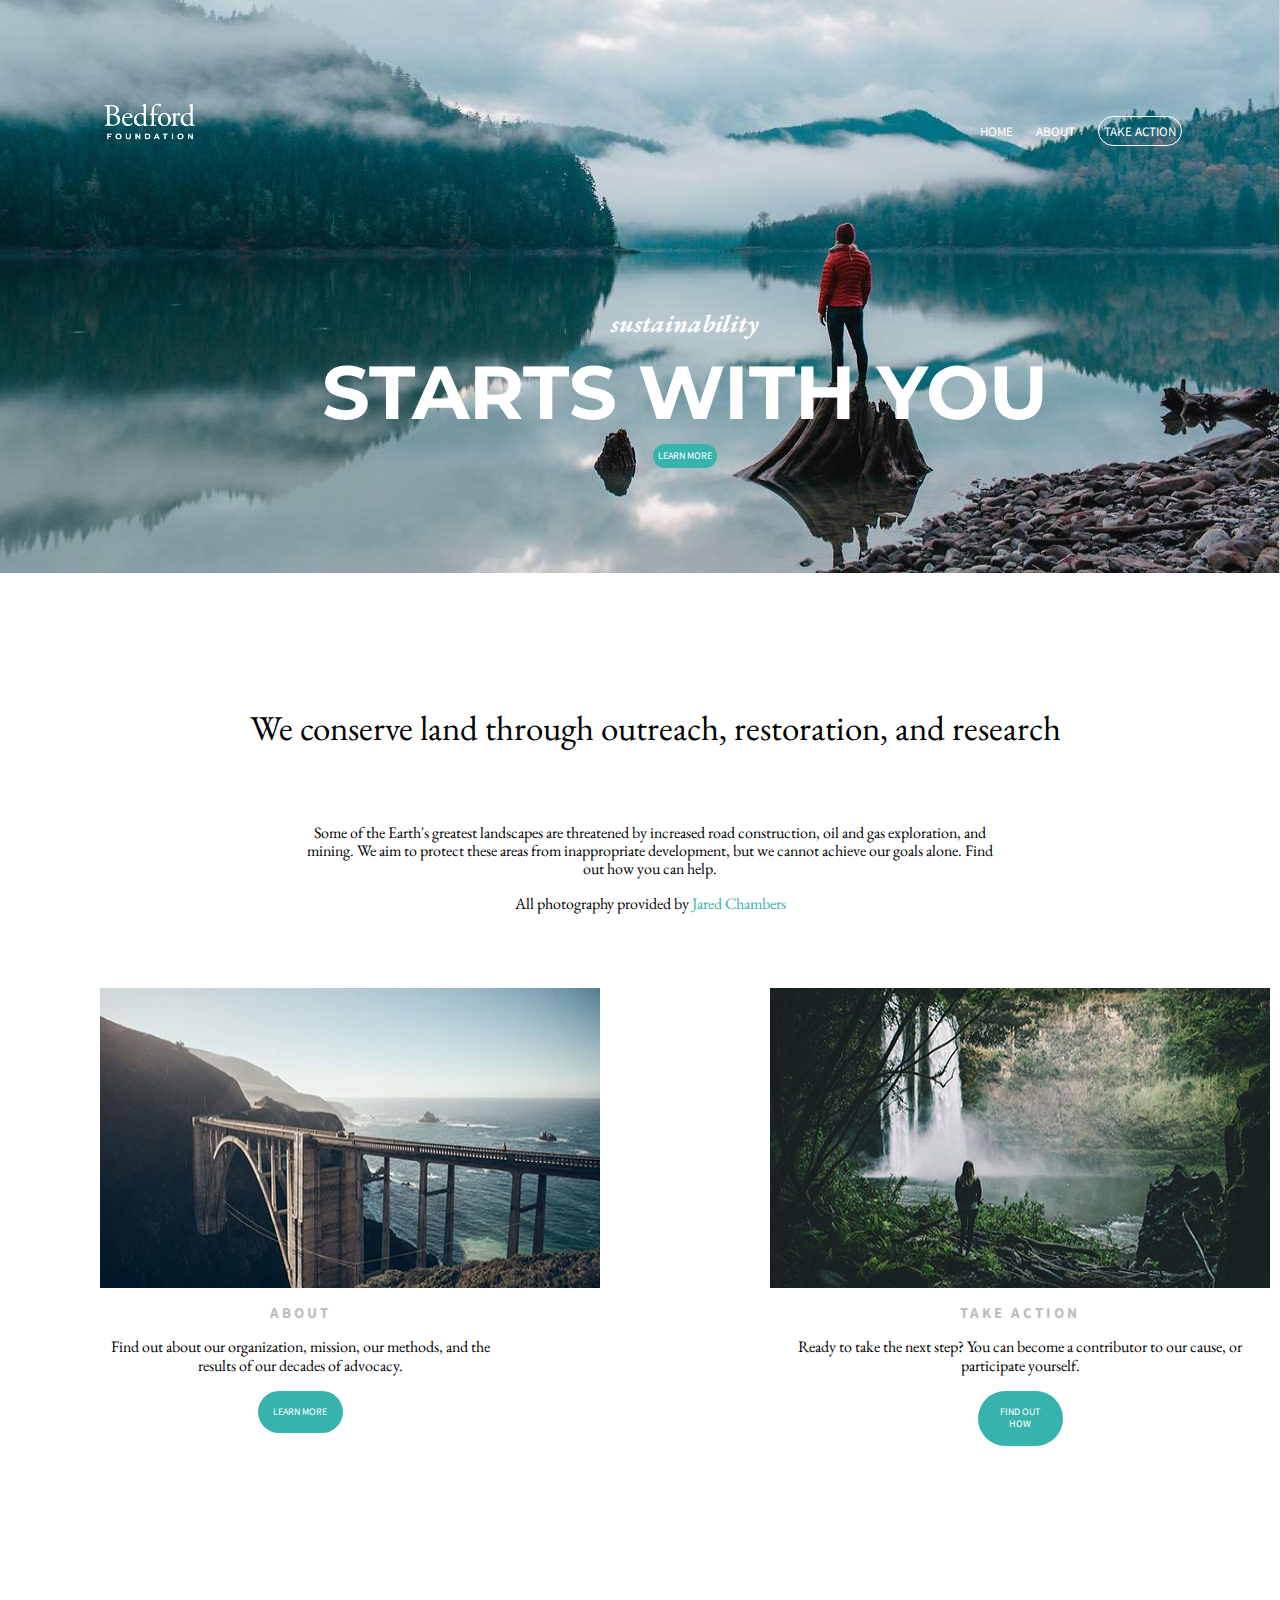
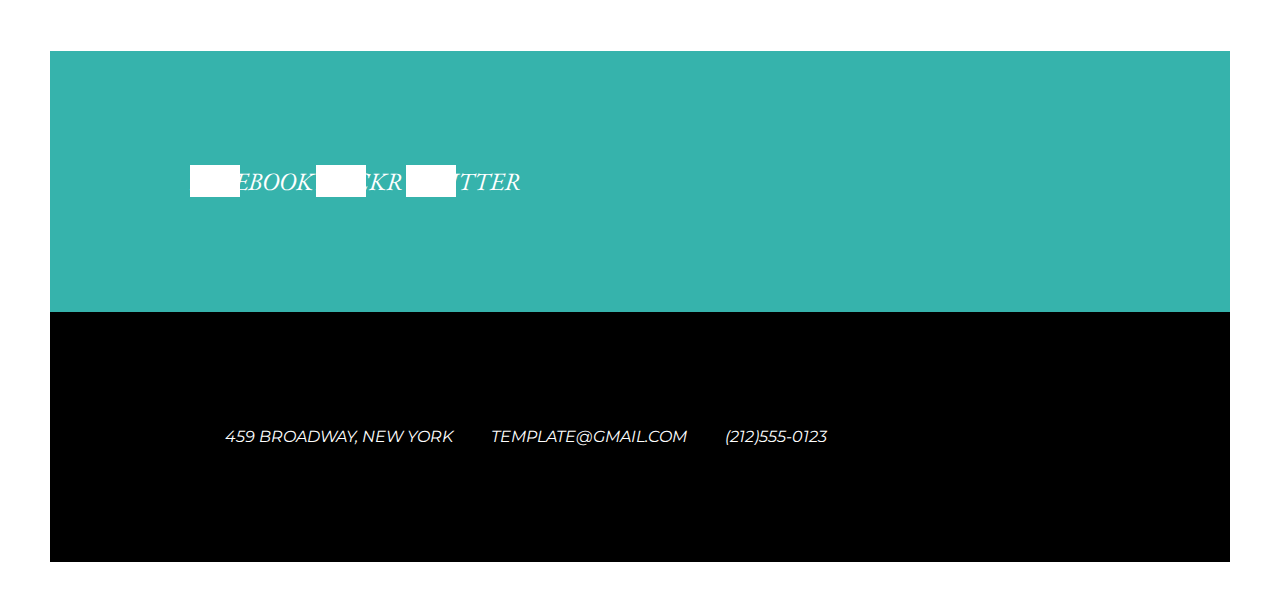
==== commit 9f908588: "onto page 2 CSS" ====
--- a/index.html
+++ b/index.html
@@ -5,8 +5,7 @@
 <title>bedford foundation home page</title>		
 		<link href="https://fonts.googleapis.com/css?family=EB+Garamond|Montserrat|Source+Sans+Pro&display=swap" rel="stylesheet">
 		<link rel="stylesheet" type="text/css" href="css/normalize.css">
-		<link rel="stylesheet" type="text/css" href="css/main.css">
-	
+		<link rel="stylesheet" type="text/css" href="css/main.css">	
 </head>
 
 <body>
@@ -27,18 +26,17 @@
               </div>
 				<h1><span>sustainability</span><br>starts with you</h1>
 	
-				<p><a href="about.html" class="btn">learn more</a></p>
-		
+				<p><a href="about.html" class="btn">learn more</a></p>	
 	</header>
 	</div>
 	
 	<section class="wrapper">
+		<div class="info">
 			<p>We conserve land through outreach, restoration, and research</p>
-		<div>	
+		</div>
+		<div id="info2">	
 			<p>Some of the Earth's greatest landscapes are threatened by increased road construction, oil and gas exploration, and mining. We aim to protect these areas from inappropriate development, but we cannot achieve our goals alone. Find out how you can help.</p>
-	   </div>
-		<div>
-          <p>All photography provided by  <a href="http://www.google.com">Jared Chambers</a></p>
+            <p>All photography provided by  <a href="http://www.google.com">Jared Chambers</a></p>
 		</div>
 		
 		<div class="row">	
--- a/css/main.css
+++ b/css/main.css
@@ -84,13 +84,24 @@
 	padding: 100px;
 }
 
+
 a {
 	text-decoration: none;
 }
 
-nav:first-child li a {
-	margin-left: 30px;
-}
+.col-2-2 li {
+	margin-right: 30px;
+}
+
+.col-2-2 section, .col-2-2 h2 {
+	text-align: left;
+	margin: 0;
+}
+
+.col-2-2:last-child {
+	width: 750px;
+}
+
 
 nav:first-child a {
 	text-align: right;
@@ -102,7 +113,7 @@
 	font-size: 13px;
 }
 
-nav li:last-child {
+.wrapper:first-child nav li:last-child {
 	border: 1px solid #fff;
 	padding: 5px;
 	border-radius: 15px;
@@ -113,11 +124,15 @@
 	float: left;
 }
           
-nav {
+.wrapper:first-child nav {
 	width: 350px;
 	float: right;
 }
 
+.col-2-2 nav {
+	width: 170px
+}
+
 ul {
     list-style-type: none;
 }
@@ -127,7 +142,7 @@
 }
 
 .wrapper:first-child h1 {
-	margin: 100px;
+	margin: 100px 0 0;
 	font-size: 75px;
 }
 
@@ -137,11 +152,31 @@
 	text-transform: uppercase;
 }
 
-h2 {
+ h2, th {
 	font-family: 'Source Sans Pro', sans-serif;	
-	font-size: 15px;
 	color: #bdbdbd;
-	letter-spacing: 5px;
+	
+}
+
+ h2, th {
+	letter-spacing: 3px;
+	 font-size: 15px;
+}
+
+blockquote {
+	text-align: center;
+	font-style: none;
+	font-size: 25px;
+}
+
+blockquote footer {
+	font-size: 20px;
+	color: #bdbdbd;
+	margin: 0px;
+}
+
+blockquote p:first-child {
+	margin: 0 auto;
 }
 
 h1 span {
@@ -183,31 +218,17 @@
 	width: 75px;
 }
 
-.wrapper:nth-child(2) div:first-child {	
-	width: 500px;
-	margin: 50px 100px 200px;
-}
-
-.wrapper:nth-child(2) div:first-of-type p:first-child {
-	width: 600px;
-}
+
 
 .wrapper:nth-child(2) span {
 	width: 800px;
 }
 
-.wrapper:nth-child(2) div:first-child {
-	text-align: center;
-}
-
 .wrapper:nth-child(2) a {
 	color: #36b3ac;
 }
 
 
-.wrapper:nth-child(2) p:nth-child(2) {
-	font-style: italic;
-}
 
 #bg-blue {
 	background-color: #36b3ac;
@@ -217,7 +238,7 @@
 	background-color: #000;
 }
 
-h1 {
+h1, address a {
 	font-family: 'Montserrat', sans-serif;
 	font-style: bold;
 }
@@ -305,9 +326,6 @@
 	height: 300px;
 }
 
-.wrapper:nth-child(2) {
-	margin-bottom: 100px;
-}
 
 .col nav li a {
 	display: block;
@@ -336,10 +354,92 @@
 	font-style: normal;
 }
 
+.col-2-2 {
+	margin: 0;
+}
+
+.col-2-2:first-child {
+	width: 150px;
+	float: left;
+}
+
+.col-2-2 nav, .col-3-3:first-child {
+	float: left;
+}
+
+.col-3-3 {
+	width: 340px;
+	list-style-image: url(../img/list-bullet.jpg);
+}
+
+.col-2-2:last-child {
+	width: 700px;
+	float: right;
+}
+
+
+.col-3-3:last-child {
+	float: left;
+}
+
+.col-2-2 nav li:first-child a {
+	font-family: 'EB Garamond', serif;
+	font-style: italic;
+	text-transform: none;
+}
+
+.col-2-2 nav li:nth-child(2) a {
+	color: #000;
+}
+
+.col-2-2 nav li:nth-child(3) a, .col-2-2 nav li:last-child a {
+	color: #bdbdbd;
+}
+ 
 section .col h2 {
 	width: 230px;
 }
 
-.wrapper:nth-child(2) p:first-of-type {
+.info {
 	font-size: 35px;
-}+}
+
+.col-2-2 nav li:first-child {
+	color: #36b3ac;
+	font-style: italic;
+}
+
+h2 {
+	text-align: center;
+}
+
+.btn {
+	margin: 0 auto;
+}
+
+.info {
+	margin: 0 0 0 150px;
+}
+
+#info, #info2 {
+	width: 700px;
+	margin: 75px 200px;
+	text-align: center;
+}
+
+address li a {
+	margin-left: 35px;
+}
+
+footer span:first-child {
+width: 450px;
+height: 80px;
+background: url("../img/facebook-sprite.png") no-repeat 0 0;
+text-indent: 100%;
+white-space: no-wrap;
+overflow: hidden;
+}
+
+footer {
+  padding: 50px;
+	}
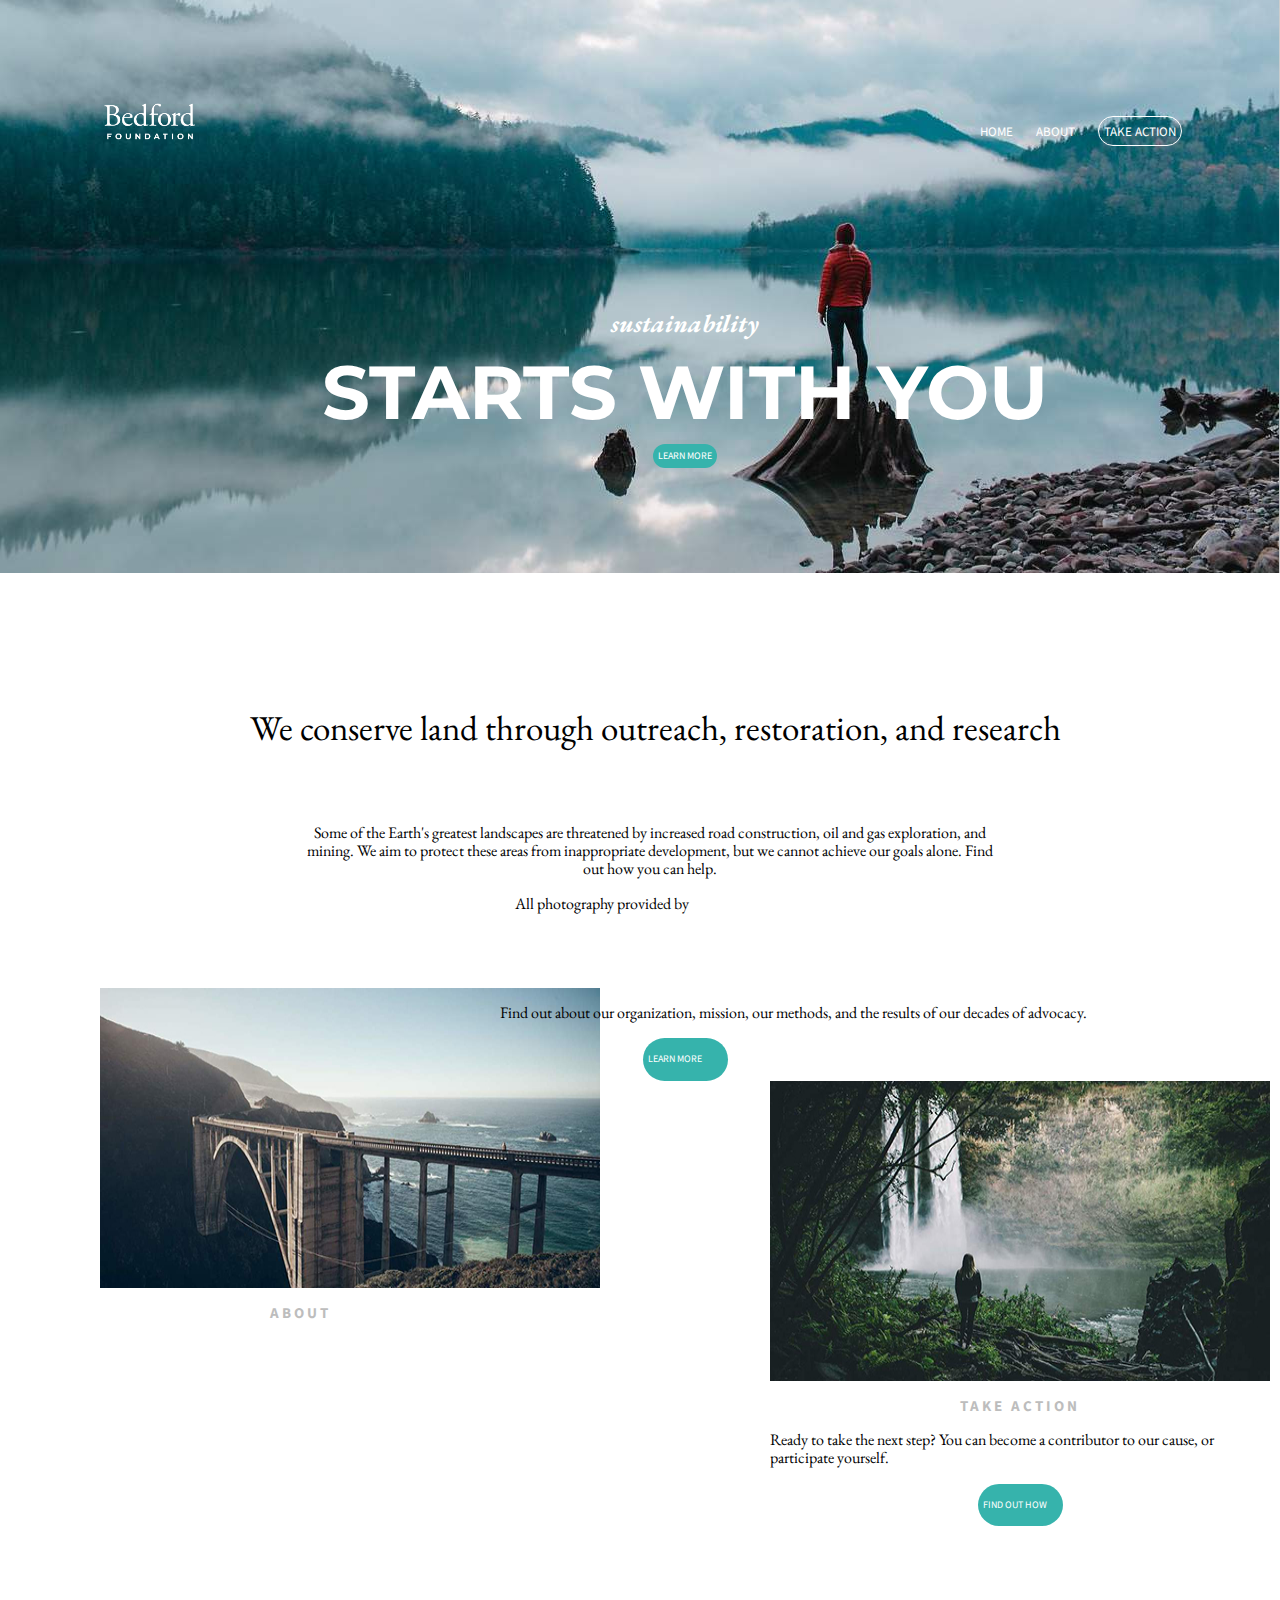
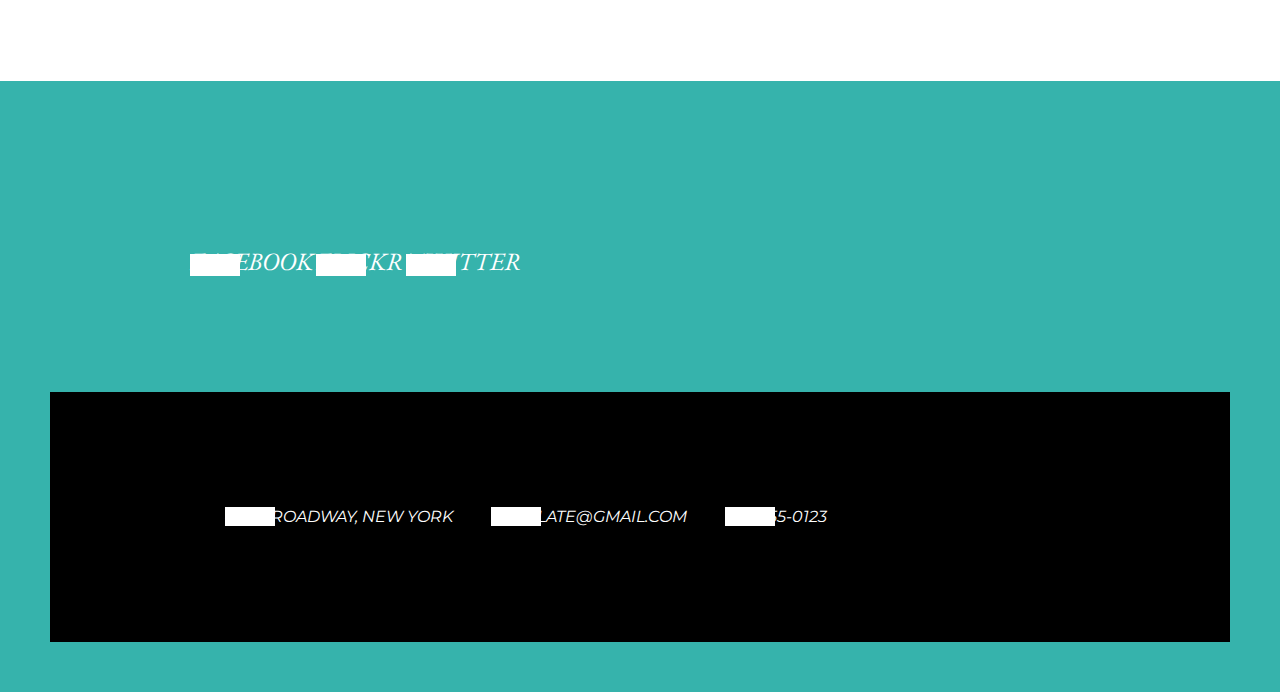
==== commit cd9b6ec8: "REDO" ====
--- a/index.html
+++ b/index.html
@@ -14,7 +14,7 @@
 	<header class="wrapper">
 		<div class="row">
 			<div id="logo">
-			<img src="img/logo.png" alt="bedford foundation logo" width="100">
+			<img src="img/logo.png" alt="bedford foundation" width="100">
 			</div>
 				<nav>
 					<ul>
@@ -30,39 +30,40 @@
 	</header>
 	</div>
 	
-	<section class="wrapper">
+	<div class="wrapper">
 		<div class="info">
 			<p>We conserve land through outreach, restoration, and research</p>
 		</div>
-		<div id="info2">	
+		<div id="threaten">	
 			<p>Some of the Earth's greatest landscapes are threatened by increased road construction, oil and gas exploration, and mining. We aim to protect these areas from inappropriate development, but we cannot achieve our goals alone. Find out how you can help.</p>
             <p>All photography provided by  <a href="http://www.google.com">Jared Chambers</a></p>
 		</div>
 		
 		<div class="row">	
 			<header id="left">
-              <img src="img/about.jpeg" alt="null" width="100">
+              <img src="img/about.jpeg" alt="" width="100">
 
                     <h2>about</h2>
-
+			</header>
                     <p>Find out about our organization, mission, our methods, and the results of our decades of advocacy.</p>	
               <div class="btn">
 				  <p><a href="about.html">learn more</a></p>
               </div>
-        	</header>
-			<header id="right">
-                <img src="img/take-action.jpg" alt="null" width="100">
+        	
+			<div id="right">
+				<header>
+                <img src="img/take-action.jpg" alt="" width="100">
                     <h2>take action</h2>
+				</header>
                       <p>Ready to take the next step? You can become a contributor to our cause, or participate yourself.</p>	
                 <div class="btn">
 					<p><a href="take-action.html">find out how</a></p>
                 </div>
-			</header>
 			</div>
-		</section>	
+			</div>
+		</div>	
 
-	<footer>
-	<div class="bg-blue">
+	<footer class="bg-blue">
       <div class="wrapper">
           <div class="row">
               <ul>
@@ -72,7 +73,7 @@
               </ul>
           </div>
       </div>	
-	</div>
+
 	
 	<div class="bg-black">
 		
--- a/css/main.css
+++ b/css/main.css
@@ -98,6 +98,14 @@
 	margin: 0;
 }
 
+.col-2-2 section {
+	border-bottom: 1px solid #bdbdbd;
+}
+
+.col-2-2 section p:last-child {
+	margin-bottom: 100px;
+}
+
 .col-2-2:last-child {
 	width: 750px;
 }
@@ -123,10 +131,26 @@
 	width: 200px;
 	float: left;
 }
+
+#logo, .form-col:first-child, .col-4-4:first-child, .col-4-4:nth-child(2) {
+	float: left;
+}
+
+.form-col {
+	width: 250px;
+}
+
+.form-col:last-child, .wrapper:first-child nav, .col-4-4:last-child {
+	float: right;
+}
+
+select {
+	width: 550px;
+	margin-top: 10px;
+}
           
 .wrapper:first-child nav {
 	width: 350px;
-	float: right;
 }
 
 .col-2-2 nav {
@@ -146,13 +170,37 @@
 	font-size: 75px;
 }
 
-
-
-h1, h2 {
+.col-4-4 {
+	width: 350px;
+}
+
+.col-4-4 {
+	margin-top: 50px;
+}
+
+.col-4-4 .btn {
+	width: 100px;
+}
+
+.col-4-4:first-child .btn, .col-4-4:nth-child(2) .btn {
+	margin-left: 100px;
+}
+
+.col-4-4:first-child {
+	margin-right: 50px;
+}
+
+
+
+.btn {
+	font-family: 'Source Sans Pro', sans-serif;	
+}
+
+h1, h2, label {
 	text-transform: uppercase;
 }
 
- h2, th {
+ h2, th, label {
 	font-family: 'Source Sans Pro', sans-serif;	
 	color: #bdbdbd;
 	
@@ -167,6 +215,7 @@
 	text-align: center;
 	font-style: none;
 	font-size: 25px;
+	border-bottom: 1px solid #bdbdbd;
 }
 
 blockquote footer {
@@ -178,6 +227,8 @@
 blockquote p:first-child {
 	margin: 0 auto;
 }
+
+
 
 h1 span {
 	text-transform: lowercase;
@@ -195,7 +246,7 @@
 	text-transform: lowercase;
 }
 
-.btn, li a {
+.btn a, li a {
 	text-transform: uppercase;
 	font-family: 'Source Sans Pro', sans-serif;	
 }
@@ -224,9 +275,6 @@
 	width: 800px;
 }
 
-.wrapper:nth-child(2) a {
-	color: #36b3ac;
-}
 
 
 
@@ -369,7 +417,11 @@
 
 .col-3-3 {
 	width: 340px;
-	list-style-image: url(../img/list-bullet.jpg);
+}
+
+.col-3-3 ul {
+	list-style-image: url(../img/list-bullet.png);
+	display: block;
 }
 
 .col-2-2:last-child {
@@ -400,7 +452,7 @@
 	width: 230px;
 }
 
-.info {
+.info, legend {
 	font-size: 35px;
 }
 
@@ -409,6 +461,14 @@
 	font-style: italic;
 }
 
+.col-3-3 {
+	margin: 100px 0;
+}
+
+.col-3-3 ul li {
+	margin-bottom: 30px;
+}
+
 h2 {
 	text-align: center;
 }
@@ -421,7 +481,7 @@
 	margin: 0 0 0 150px;
 }
 
-#info, #info2 {
+#info, #threaten {
 	width: 700px;
 	margin: 75px 200px;
 	text-align: center;
@@ -431,15 +491,71 @@
 	margin-left: 35px;
 }
 
-footer span:first-child {
-width: 450px;
-height: 80px;
-background: url("../img/facebook-sprite.png") no-repeat 0 0;
-text-indent: 100%;
-white-space: no-wrap;
-overflow: hidden;
+
+#bg-blue ul a:first-child {
+	background: url("../img/facebook-sprite.png") no-repeat 0 0;
 }
 
 footer {
   padding: 50px;
 	}
+
+tbody tr:nth-child(2), tbody tr:nth-child(4) {
+    background-color: #f2f2f2;
+}
+
+tbody td {
+	 padding: 20px 30px;
+}
+
+thead {
+	border-bottom: 1px solid #bdbdbd;
+}
+
+th {
+	text-align: left;
+	text-transform: uppercase;
+	border-bottom: 1px solid #bdbdbd;
+	padding: 10px;
+}
+
+td, th {
+	border-right: 1px solid #bdbdbd;
+}
+
+fieldset {
+	border: none;
+	padding: 0;
+}
+
+legend {
+	text-align: center;
+	padding: 30px;
+}
+
+input #email-address {
+	width: 550px;
+}
+
+input {
+	border: none;
+	border-bottom: 1px solid #bdbdbd;
+	margin-bottom: 10px;
+}
+
+form {
+	margin: 0 auto;
+}
+
+label, fieldset fieldset > legend {
+	display: block
+}
+
+#email-address, #first-name, #involvement {
+	margin-right: 500px;
+}
+
+fieldset .btn {
+	width: 50px;
+	text-align: center;
+}
